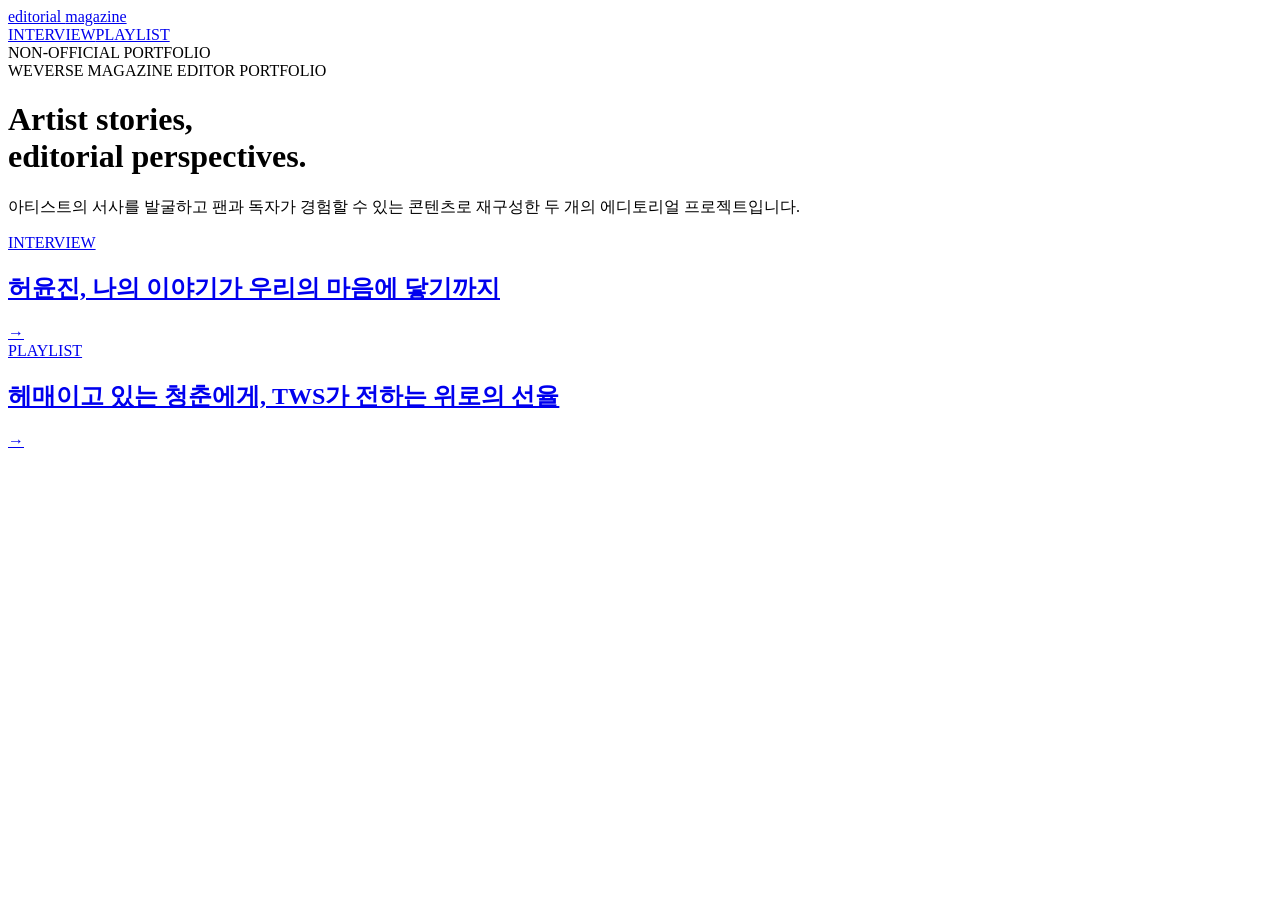
==== index.html @ 3b309b76 "Add portfolio homepage with search blocking" ====
<!doctype html><html lang="ko"><head><meta charset="utf-8"><meta name="viewport" content="width=device-width,initial-scale=1"><meta name="robots" content="noindex,nofollow,noarchive,nosnippet,noimageindex"><meta name="googlebot" content="noindex,nofollow,noarchive,nosnippet,noimageindex"><meta name="bingbot" content="noindex,nofollow,noarchive,nosnippet,noimageindex"><title>Editorial Portfolio</title><link rel="stylesheet" href="style.css"></head><body><header class="masthead"><div class="masthead-inner"><a class="wordmark" href="index.html">editorial <span>magazine</span></a><nav class="mainnav"><a href="yunjin.html">INTERVIEW</a><a href="tws.html">PLAYLIST</a></nav><div class="portfolio-badge">NON-OFFICIAL PORTFOLIO</div></div></header><main class="home-wrap"><div class="home-kicker">WEVERSE MAGAZINE EDITOR PORTFOLIO</div><h1>Artist stories,<br>editorial perspectives.</h1><p class="home-intro">아티스트의 서사를 발굴하고 팬과 독자가 경험할 수 있는 콘텐츠로 재구성한 두 개의 에디토리얼 프로젝트입니다.</p><div class="article-list"><a class="article-card" href="yunjin.html"><div class="type">INTERVIEW</div><h2>허윤진, 나의 이야기가 우리의 마음에 닿기까지</h2><div class="arrow">→</div></a><a class="article-card" href="tws.html"><div class="type">PLAYLIST</div><h2>헤매이고 있는 청춘에게, TWS가 전하는 위로의 선율</h2><div class="arrow">→</div></a></div></main></body></html>
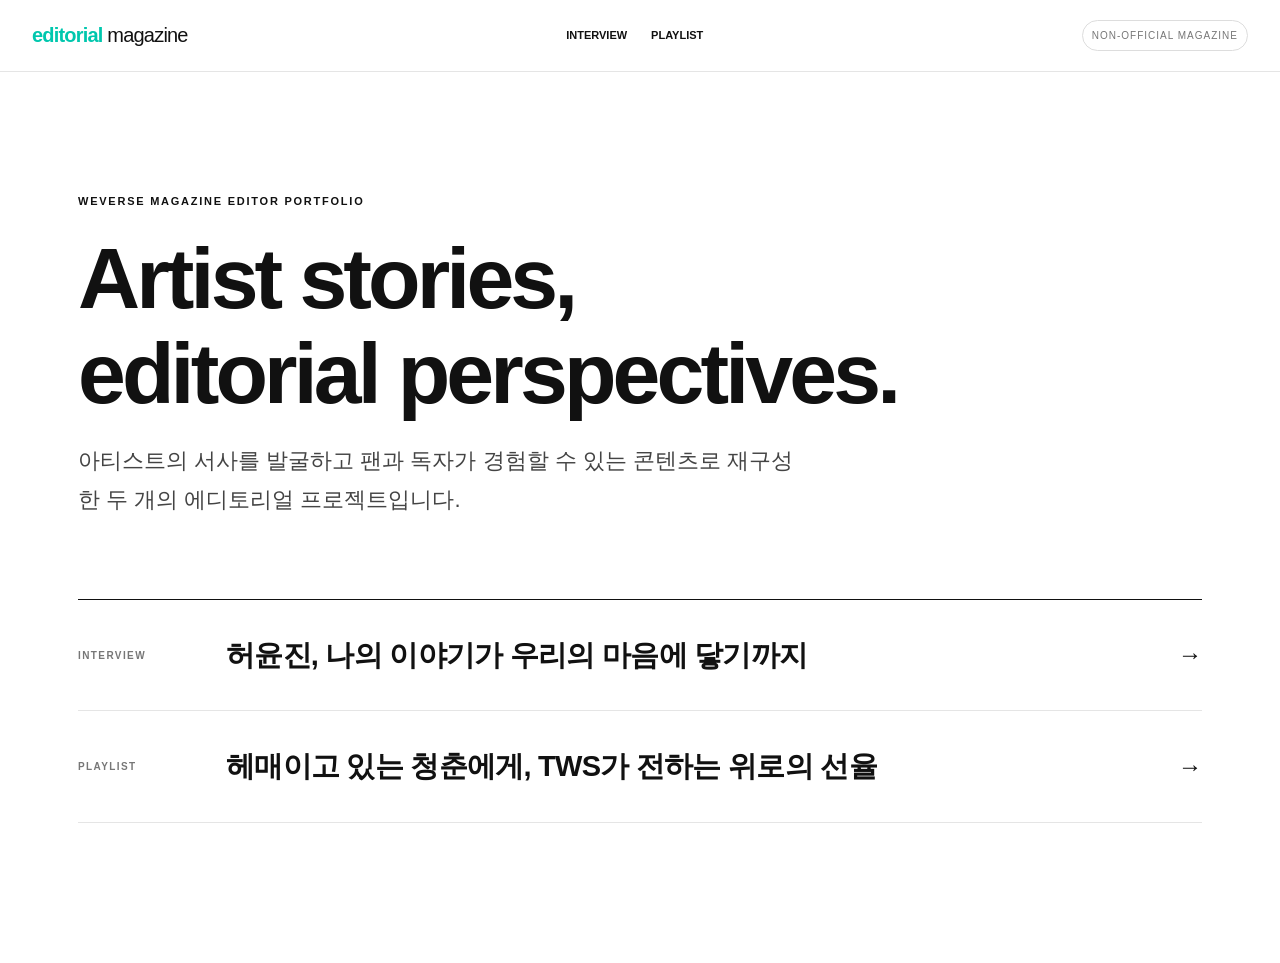
==== commit cef490c4: "Update landing page branding" ====
--- a/index.html
+++ b/index.html
@@ -1 +1 @@
-<!doctype html><html lang="ko"><head><meta charset="utf-8"><meta name="viewport" content="width=device-width,initial-scale=1"><meta name="robots" content="noindex,nofollow,noarchive,nosnippet,noimageindex"><meta name="googlebot" content="noindex,nofollow,noarchive,nosnippet,noimageindex"><meta name="bingbot" content="noindex,nofollow,noarchive,nosnippet,noimageindex"><title>Editorial Portfolio</title><link rel="stylesheet" href="style.css"></head><body><header class="masthead"><div class="masthead-inner"><a class="wordmark" href="index.html">editorial <span>magazine</span></a><nav class="mainnav"><a href="yunjin.html">INTERVIEW</a><a href="tws.html">PLAYLIST</a></nav><div class="portfolio-badge">NON-OFFICIAL PORTFOLIO</div></div></header><main class="home-wrap"><div class="home-kicker">WEVERSE MAGAZINE EDITOR PORTFOLIO</div><h1>Artist stories,<br>editorial perspectives.</h1><p class="home-intro">아티스트의 서사를 발굴하고 팬과 독자가 경험할 수 있는 콘텐츠로 재구성한 두 개의 에디토리얼 프로젝트입니다.</p><div class="article-list"><a class="article-card" href="yunjin.html"><div class="type">INTERVIEW</div><h2>허윤진, 나의 이야기가 우리의 마음에 닿기까지</h2><div class="arrow">→</div></a><a class="article-card" href="tws.html"><div class="type">PLAYLIST</div><h2>헤매이고 있는 청춘에게, TWS가 전하는 위로의 선율</h2><div class="arrow">→</div></a></div></main></body></html>+<!doctype html><html lang="ko"><head><meta charset="utf-8"><meta name="viewport" content="width=device-width,initial-scale=1"><meta name="robots" content="noindex,nofollow,noarchive,nosnippet,noimageindex"><meta name="googlebot" content="noindex,nofollow,noarchive,nosnippet,noimageindex"><meta name="bingbot" content="noindex,nofollow,noarchive,nosnippet,noimageindex"><title>Editorial Portfolio</title><link rel="stylesheet" href="style.css"></head><body><header class="masthead"><div class="masthead-inner"><a class="wordmark" href="index.html"><span class="editorial-mark">editorial</span> <span>magazine</span></a><nav class="mainnav"><a href="yunjin.html">INTERVIEW</a><a href="tws.html">PLAYLIST</a></nav><div class="portfolio-badge">NON-OFFICIAL MAGAZINE</div></div></header><main class="home-wrap"><div class="home-kicker">WEVERSE MAGAZINE EDITOR PORTFOLIO</div><h1>Artist stories,<br>editorial perspectives.</h1><p class="home-intro">아티스트의 서사를 발굴하고 팬과 독자가 경험할 수 있는 콘텐츠로 재구성한 두 개의 에디토리얼 프로젝트입니다.</p><div class="article-list"><a class="article-card" href="yunjin.html"><div class="type">INTERVIEW</div><h2>허윤진, 나의 이야기가 우리의 마음에 닿기까지</h2><div class="arrow">→</div></a><a class="article-card" href="tws.html"><div class="type">PLAYLIST</div><h2>헤매이고 있는 청춘에게, TWS가 전하는 위로의 선율</h2><div class="arrow">→</div></a></div></main></body></html>
--- a/style.css
+++ b/style.css
@@ -0,0 +1,10 @@
+:root{--ink:#111;--muted:#777;--line:#e5e5e5;--paper:#fff;--body:760px;--wide:1280px;--weverse-mint:#00c7ae}
+*{box-sizing:border-box}html{scroll-behavior:smooth}body{margin:0;background:#fff;color:var(--ink);font-family:Arial,'Apple SD Gothic Neo','Noto Sans KR',sans-serif;line-height:1.75}a{color:inherit;text-decoration:none}img{display:block;width:100%}
+.masthead{height:72px;border-bottom:1px solid var(--line);background:#fff;position:sticky;top:0;z-index:20}.masthead-inner{max-width:1440px;height:100%;margin:0 auto;padding:0 32px;display:flex;align-items:center;justify-content:space-between}.wordmark{font-weight:800;font-size:20px;letter-spacing:-.04em}.wordmark .editorial-mark{font-weight:800;color:var(--weverse-mint)}.wordmark span{font-weight:500}.mainnav{display:flex;gap:24px;font-size:11px;font-weight:700}.portfolio-badge{font-size:10px;color:#777;letter-spacing:.1em;border:1px solid #ddd;padding:6px 9px;border-radius:999px}
+.article-head{max-width:980px;margin:0 auto;padding:118px 28px 72px}.category{font-size:12px;font-weight:800;letter-spacing:.12em;margin-bottom:20px}.article-head h1{font-family:Arial,'Apple SD Gothic Neo','Noto Sans KR',sans-serif;font-size:clamp(50px,6.2vw,84px);font-weight:600;line-height:1.15;letter-spacing:-.055em;margin:0 0 40px;word-break:keep-all;overflow-wrap:break-word}.subtitle{font-family:Arial,'Apple SD Gothic Neo','Noto Sans KR',sans-serif;font-size:clamp(20px,2vw,27px);line-height:1.55;color:#333;margin:0 0 40px}.head-meta{display:grid;grid-template-columns:120px 1fr;gap:12px 24px;max-width:700px;font-size:12px;color:#555}.head-meta strong{color:#111;font-size:11px;letter-spacing:.08em}
+.hero-media{max-width:1440px;margin:0 auto;padding:0 28px}.hero-media img{aspect-ratio:16/9;object-fit:cover;background:#eee}.hero-media.yunjin img{object-position:center 40%}.media-credit{max-width:1440px;margin:9px auto 0;padding:0 28px;font-size:10px;color:#8a8a8a}
+.article-body{max-width:var(--body);margin:0 auto;padding:94px 26px 150px}.lead{font-family:Arial,'Apple SD Gothic Neo','Noto Sans KR',sans-serif;font-size:20px;line-height:1.95;margin:0 0 110px}.interview-chapter{margin:118px 0 12px;padding-top:20px;border-top:1px solid #111}.interview-chapter:first-of-type{margin-top:0}.interview-chapter .eyebrow{font-size:10px;letter-spacing:.16em;font-weight:800;color:#666}.interview-chapter h2{font-family:Arial,'Apple SD Gothic Neo','Noto Sans KR',sans-serif;font-size:34px;font-weight:600;margin:3px 0 4px}.interview-chapter p{font-size:13px;color:#777;margin:0}.question{padding:62px 0 68px;border-bottom:1px solid var(--line);opacity:0;transform:translateY(20px);transition:.7s ease}.question.is-visible{opacity:1;transform:none}.q-number{font-size:10px;letter-spacing:.16em;color:#777;font-weight:800;margin-bottom:17px}.q-text{font-family:Arial,'Apple SD Gothic Neo','Noto Sans KR',sans-serif;font-size:clamp(23px,2.5vw,31px);line-height:1.62;letter-spacing:-.03em;font-weight:500;word-break:keep-all}
+.track{margin:0 0 128px}.time{font-size:11px;letter-spacing:.14em;font-weight:800;color:#666;margin-bottom:10px}.track-title{font-family:Arial,'Apple SD Gothic Neo','Noto Sans KR',sans-serif;font-size:31px;line-height:1.48;letter-spacing:-.03em;font-weight:600;margin:0 0 28px}.track-copy{font-size:17px;line-height:2;letter-spacing:-.01em;margin:0 0 34px}.video-frame{width:100%;aspect-ratio:16/9;background:#111;border:0;display:block}.video-caption{display:flex;justify-content:space-between;gap:14px;padding-top:10px;font-size:10px;color:#777}.video-caption a{color:#315f61;border-bottom:1px solid #aac0c1}
+.sources{border-top:1px solid var(--line);background:#fafafa;padding:68px 28px}.sources-inner{max-width:980px;margin:auto}.sources h2{font-family:Arial,'Apple SD Gothic Neo','Noto Sans KR',sans-serif;font-size:31px;font-weight:600;margin:0 0 28px}.source-list{display:grid;gap:13px;font-size:12px;line-height:1.65}.source-list a{color:#315f61;word-break:break-word}.disclaimer{max-width:980px;margin:auto;padding:30px 28px 52px;font-size:10px;color:#888;line-height:1.7}
+.home-wrap{max-width:1180px;margin:0 auto;padding:120px 28px 140px}.home-kicker{font-size:11px;letter-spacing:.16em;font-weight:800;margin-bottom:20px}.home-wrap h1{font-family:Arial,'Apple SD Gothic Neo','Noto Sans KR',sans-serif;font-size:clamp(50px,7vw,86px);line-height:1.1;font-weight:600;letter-spacing:-.045em;margin:0 0 22px}.home-intro{font-family:Arial,'Apple SD Gothic Neo','Noto Sans KR',sans-serif;font-size:22px;color:#444;margin:0 0 80px;max-width:720px}.article-list{border-top:1px solid #111}.article-card{display:grid;grid-template-columns:120px 1fr auto;gap:28px;align-items:center;padding:34px 0;border-bottom:1px solid var(--line)}.article-card .type{font-size:10px;font-weight:800;letter-spacing:.14em;color:#777}.article-card h2{font-family:Arial,'Apple SD Gothic Neo','Noto Sans KR',sans-serif;font-size:29px;line-height:1.45;font-weight:600;letter-spacing:-.025em;margin:0}.article-card .arrow{font-size:24px}
+@media(max-width:860px){.mainnav{display:none}.portfolio-badge{display:none}.masthead-inner{padding:0 20px}.article-head{padding:82px 20px 54px}.article-head h1{font-size:clamp(38px,11vw,58px);line-height:1.18}.hero-media{padding:0}.media-credit{padding:0 20px}.head-meta{grid-template-columns:92px 1fr}.article-body{padding:68px 20px 110px}.lead{font-size:18px;margin-bottom:82px}.question{padding:48px 0 54px}.track{margin-bottom:96px}.track-title{font-size:26px}.track-copy{font-size:16px}.home-wrap{padding:80px 20px 110px}.article-card{grid-template-columns:1fr auto}.article-card .type{grid-column:1/3}.article-card h2{font-size:24px}}
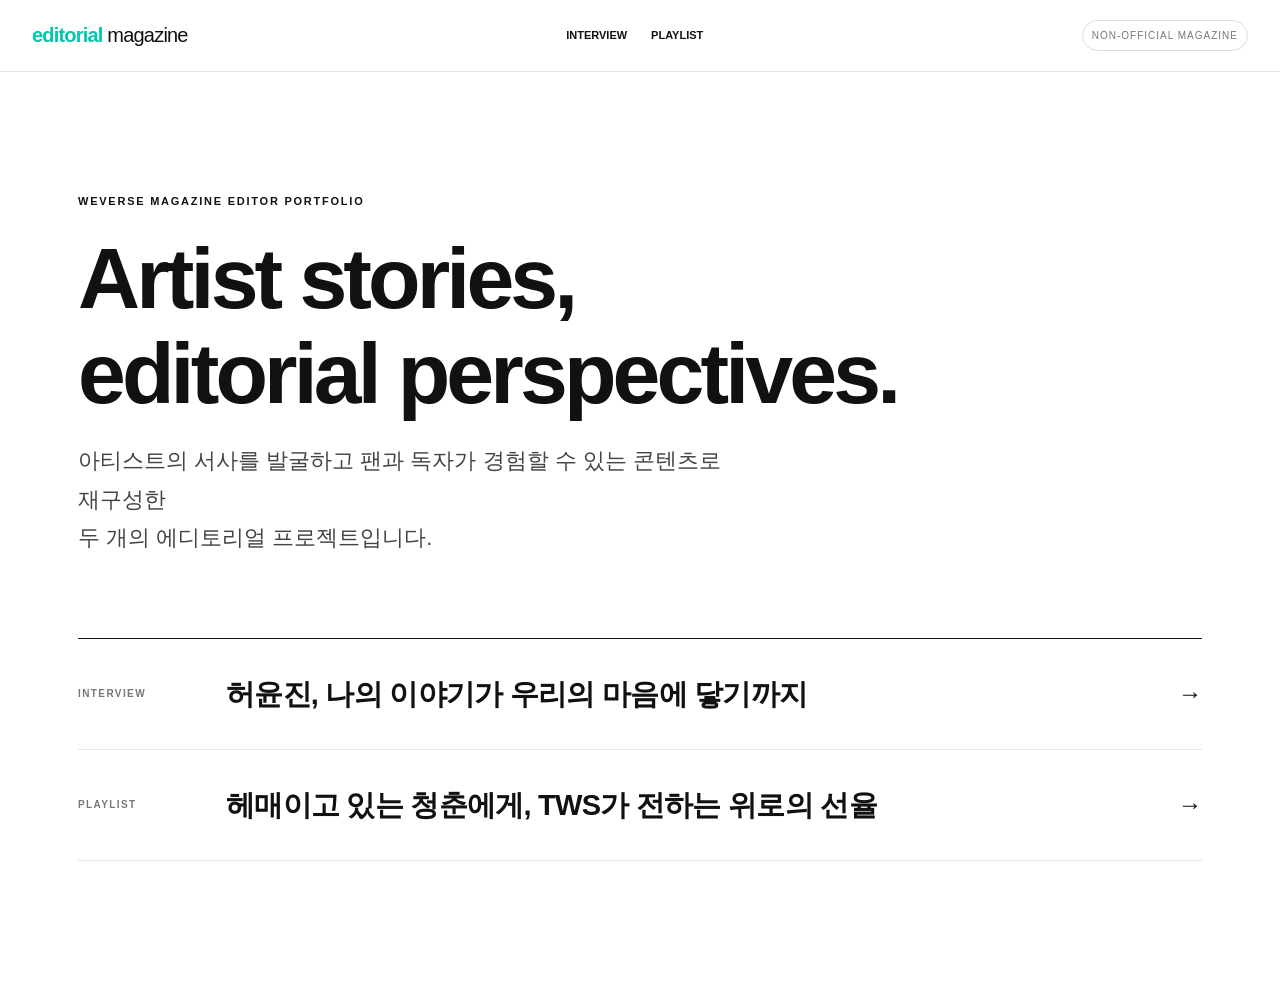
==== commit eadb7fec: "Fix homepage Korean line break" ====
--- a/index.html
+++ b/index.html
@@ -1 +1 @@
-<!doctype html><html lang="ko"><head><meta charset="utf-8"><meta name="viewport" content="width=device-width,initial-scale=1"><meta name="robots" content="noindex,nofollow,noarchive,nosnippet,noimageindex"><meta name="googlebot" content="noindex,nofollow,noarchive,nosnippet,noimageindex"><meta name="bingbot" content="noindex,nofollow,noarchive,nosnippet,noimageindex"><title>Editorial Portfolio</title><link rel="stylesheet" href="style.css"></head><body><header class="masthead"><div class="masthead-inner"><a class="wordmark" href="index.html"><span class="editorial-mark">editorial</span> <span>magazine</span></a><nav class="mainnav"><a href="yunjin.html">INTERVIEW</a><a href="tws.html">PLAYLIST</a></nav><div class="portfolio-badge">NON-OFFICIAL MAGAZINE</div></div></header><main class="home-wrap"><div class="home-kicker">WEVERSE MAGAZINE EDITOR PORTFOLIO</div><h1>Artist stories,<br>editorial perspectives.</h1><p class="home-intro">아티스트의 서사를 발굴하고 팬과 독자가 경험할 수 있는 콘텐츠로 재구성한 두 개의 에디토리얼 프로젝트입니다.</p><div class="article-list"><a class="article-card" href="yunjin.html"><div class="type">INTERVIEW</div><h2>허윤진, 나의 이야기가 우리의 마음에 닿기까지</h2><div class="arrow">→</div></a><a class="article-card" href="tws.html"><div class="type">PLAYLIST</div><h2>헤매이고 있는 청춘에게, TWS가 전하는 위로의 선율</h2><div class="arrow">→</div></a></div></main></body></html>+<!doctype html><html lang="ko"><head><meta charset="utf-8"><meta name="viewport" content="width=device-width,initial-scale=1"><meta http-equiv="Cache-Control" content="no-cache, no-store, must-revalidate"><meta name="robots" content="noindex,nofollow,noarchive,nosnippet,noimageindex"><meta name="googlebot" content="noindex,nofollow,noarchive,nosnippet,noimageindex"><meta name="bingbot" content="noindex,nofollow,noarchive,nosnippet,noimageindex"><title>Editorial Portfolio</title><link rel="stylesheet" href="style.css?v=4"></head><body><header class="masthead"><div class="masthead-inner"><a class="wordmark" href="index.html"><span class="editorial-mark">editorial</span> <span>magazine</span></a><nav class="mainnav"><a href="yunjin.html">INTERVIEW</a><a href="tws.html">PLAYLIST</a></nav><div class="portfolio-badge">NON-OFFICIAL MAGAZINE</div></div></header><main class="home-wrap"><div class="home-kicker">WEVERSE MAGAZINE EDITOR PORTFOLIO</div><h1>Artist stories,<br>editorial perspectives.</h1><p class="home-intro">아티스트의 서사를 발굴하고 팬과 독자가 경험할 수 있는 콘텐츠로 재구성한<br>두&nbsp;개의 에디토리얼 프로젝트입니다.</p><div class="article-list"><a class="article-card" href="yunjin.html"><div class="type">INTERVIEW</div><h2>허윤진, 나의 이야기가 우리의 마음에 닿기까지</h2><div class="arrow">→</div></a><a class="article-card" href="tws.html"><div class="type">PLAYLIST</div><h2>헤매이고 있는 청춘에게, TWS가 전하는 위로의 선율</h2><div class="arrow">→</div></a></div></main></body></html>
--- a/style.css
+++ b/style.css
@@ -6,5 +6,5 @@
 .article-body{max-width:var(--body);margin:0 auto;padding:94px 26px 150px}.lead{font-family:Arial,'Apple SD Gothic Neo','Noto Sans KR',sans-serif;font-size:20px;line-height:1.95;margin:0 0 110px}.interview-chapter{margin:118px 0 12px;padding-top:20px;border-top:1px solid #111}.interview-chapter:first-of-type{margin-top:0}.interview-chapter .eyebrow{font-size:10px;letter-spacing:.16em;font-weight:800;color:#666}.interview-chapter h2{font-family:Arial,'Apple SD Gothic Neo','Noto Sans KR',sans-serif;font-size:34px;font-weight:600;margin:3px 0 4px}.interview-chapter p{font-size:13px;color:#777;margin:0}.question{padding:62px 0 68px;border-bottom:1px solid var(--line);opacity:0;transform:translateY(20px);transition:.7s ease}.question.is-visible{opacity:1;transform:none}.q-number{font-size:10px;letter-spacing:.16em;color:#777;font-weight:800;margin-bottom:17px}.q-text{font-family:Arial,'Apple SD Gothic Neo','Noto Sans KR',sans-serif;font-size:clamp(23px,2.5vw,31px);line-height:1.62;letter-spacing:-.03em;font-weight:500;word-break:keep-all}
 .track{margin:0 0 128px}.time{font-size:11px;letter-spacing:.14em;font-weight:800;color:#666;margin-bottom:10px}.track-title{font-family:Arial,'Apple SD Gothic Neo','Noto Sans KR',sans-serif;font-size:31px;line-height:1.48;letter-spacing:-.03em;font-weight:600;margin:0 0 28px}.track-copy{font-size:17px;line-height:2;letter-spacing:-.01em;margin:0 0 34px}.video-frame{width:100%;aspect-ratio:16/9;background:#111;border:0;display:block}.video-caption{display:flex;justify-content:space-between;gap:14px;padding-top:10px;font-size:10px;color:#777}.video-caption a{color:#315f61;border-bottom:1px solid #aac0c1}
 .sources{border-top:1px solid var(--line);background:#fafafa;padding:68px 28px}.sources-inner{max-width:980px;margin:auto}.sources h2{font-family:Arial,'Apple SD Gothic Neo','Noto Sans KR',sans-serif;font-size:31px;font-weight:600;margin:0 0 28px}.source-list{display:grid;gap:13px;font-size:12px;line-height:1.65}.source-list a{color:#315f61;word-break:break-word}.disclaimer{max-width:980px;margin:auto;padding:30px 28px 52px;font-size:10px;color:#888;line-height:1.7}
-.home-wrap{max-width:1180px;margin:0 auto;padding:120px 28px 140px}.home-kicker{font-size:11px;letter-spacing:.16em;font-weight:800;margin-bottom:20px}.home-wrap h1{font-family:Arial,'Apple SD Gothic Neo','Noto Sans KR',sans-serif;font-size:clamp(50px,7vw,86px);line-height:1.1;font-weight:600;letter-spacing:-.045em;margin:0 0 22px}.home-intro{font-family:Arial,'Apple SD Gothic Neo','Noto Sans KR',sans-serif;font-size:22px;color:#444;margin:0 0 80px;max-width:720px}.article-list{border-top:1px solid #111}.article-card{display:grid;grid-template-columns:120px 1fr auto;gap:28px;align-items:center;padding:34px 0;border-bottom:1px solid var(--line)}.article-card .type{font-size:10px;font-weight:800;letter-spacing:.14em;color:#777}.article-card h2{font-family:Arial,'Apple SD Gothic Neo','Noto Sans KR',sans-serif;font-size:29px;line-height:1.45;font-weight:600;letter-spacing:-.025em;margin:0}.article-card .arrow{font-size:24px}
+.home-wrap{max-width:1180px;margin:0 auto;padding:120px 28px 140px}.home-kicker{font-size:11px;letter-spacing:.16em;font-weight:800;margin-bottom:20px}.home-wrap h1{font-family:Arial,'Apple SD Gothic Neo','Noto Sans KR',sans-serif;font-size:clamp(50px,7vw,86px);line-height:1.1;font-weight:600;letter-spacing:-.045em;margin:0 0 22px}.home-intro{font-family:Arial,'Apple SD Gothic Neo','Noto Sans KR',sans-serif;font-size:22px;color:#444;margin:0 0 80px;max-width:720px;word-break:keep-all;overflow-wrap:normal}.article-list{border-top:1px solid #111}.article-card{display:grid;grid-template-columns:120px 1fr auto;gap:28px;align-items:center;padding:34px 0;border-bottom:1px solid var(--line)}.article-card .type{font-size:10px;font-weight:800;letter-spacing:.14em;color:#777}.article-card h2{font-family:Arial,'Apple SD Gothic Neo','Noto Sans KR',sans-serif;font-size:29px;line-height:1.45;font-weight:600;letter-spacing:-.025em;margin:0}.article-card .arrow{font-size:24px}
 @media(max-width:860px){.mainnav{display:none}.portfolio-badge{display:none}.masthead-inner{padding:0 20px}.article-head{padding:82px 20px 54px}.article-head h1{font-size:clamp(38px,11vw,58px);line-height:1.18}.hero-media{padding:0}.media-credit{padding:0 20px}.head-meta{grid-template-columns:92px 1fr}.article-body{padding:68px 20px 110px}.lead{font-size:18px;margin-bottom:82px}.question{padding:48px 0 54px}.track{margin-bottom:96px}.track-title{font-size:26px}.track-copy{font-size:16px}.home-wrap{padding:80px 20px 110px}.article-card{grid-template-columns:1fr auto}.article-card .type{grid-column:1/3}.article-card h2{font-size:24px}}
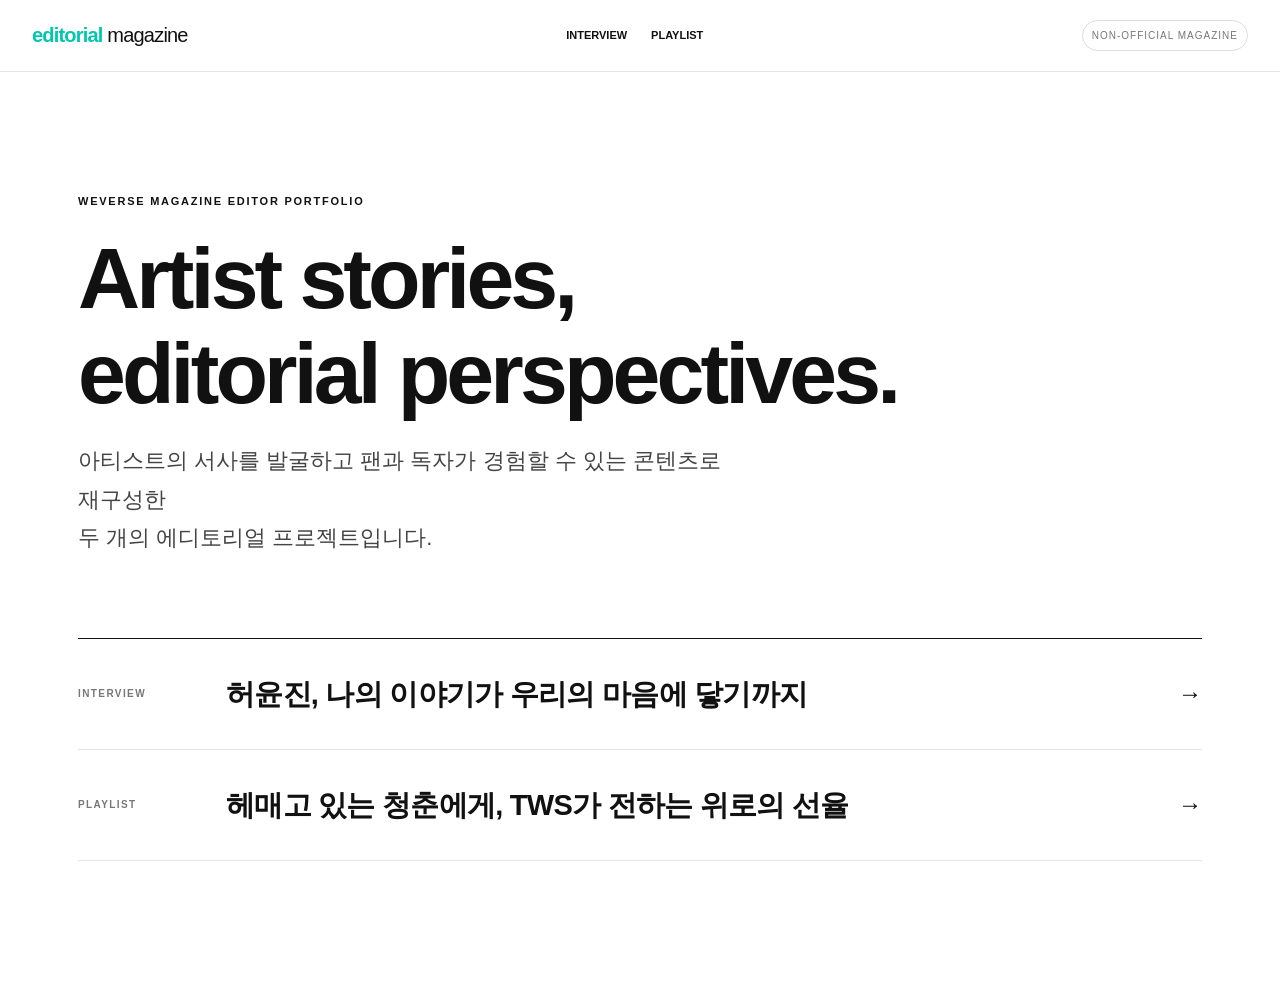
==== commit fc06ed3f: "Fix TWS title wording on homepage" ====
--- a/index.html
+++ b/index.html
@@ -1 +1 @@
-<!doctype html><html lang="ko"><head><meta charset="utf-8"><meta name="viewport" content="width=device-width,initial-scale=1"><meta http-equiv="Cache-Control" content="no-cache, no-store, must-revalidate"><meta name="robots" content="noindex,nofollow,noarchive,nosnippet,noimageindex"><meta name="googlebot" content="noindex,nofollow,noarchive,nosnippet,noimageindex"><meta name="bingbot" content="noindex,nofollow,noarchive,nosnippet,noimageindex"><title>Editorial Portfolio</title><link rel="stylesheet" href="style.css?v=4"></head><body><header class="masthead"><div class="masthead-inner"><a class="wordmark" href="index.html"><span class="editorial-mark">editorial</span> <span>magazine</span></a><nav class="mainnav"><a href="yunjin.html">INTERVIEW</a><a href="tws.html">PLAYLIST</a></nav><div class="portfolio-badge">NON-OFFICIAL MAGAZINE</div></div></header><main class="home-wrap"><div class="home-kicker">WEVERSE MAGAZINE EDITOR PORTFOLIO</div><h1>Artist stories,<br>editorial perspectives.</h1><p class="home-intro">아티스트의 서사를 발굴하고 팬과 독자가 경험할 수 있는 콘텐츠로 재구성한<br>두&nbsp;개의 에디토리얼 프로젝트입니다.</p><div class="article-list"><a class="article-card" href="yunjin.html"><div class="type">INTERVIEW</div><h2>허윤진, 나의 이야기가 우리의 마음에 닿기까지</h2><div class="arrow">→</div></a><a class="article-card" href="tws.html"><div class="type">PLAYLIST</div><h2>헤매이고 있는 청춘에게, TWS가 전하는 위로의 선율</h2><div class="arrow">→</div></a></div></main></body></html>+<!doctype html><html lang="ko"><head><meta charset="utf-8"><meta name="viewport" content="width=device-width,initial-scale=1"><meta http-equiv="Cache-Control" content="no-cache, no-store, must-revalidate"><meta name="robots" content="noindex,nofollow,noarchive,nosnippet,noimageindex"><meta name="googlebot" content="noindex,nofollow,noarchive,nosnippet,noimageindex"><meta name="bingbot" content="noindex,nofollow,noarchive,nosnippet,noimageindex"><title>Editorial Portfolio</title><link rel="stylesheet" href="style.css?v=4"></head><body><header class="masthead"><div class="masthead-inner"><a class="wordmark" href="index.html"><span class="editorial-mark">editorial</span> <span>magazine</span></a><nav class="mainnav"><a href="yunjin.html">INTERVIEW</a><a href="tws.html">PLAYLIST</a></nav><div class="portfolio-badge">NON-OFFICIAL MAGAZINE</div></div></header><main class="home-wrap"><div class="home-kicker">WEVERSE MAGAZINE EDITOR PORTFOLIO</div><h1>Artist stories,<br>editorial perspectives.</h1><p class="home-intro">아티스트의 서사를 발굴하고 팬과 독자가 경험할 수 있는 콘텐츠로 재구성한<br>두&nbsp;개의 에디토리얼 프로젝트입니다.</p><div class="article-list"><a class="article-card" href="yunjin.html"><div class="type">INTERVIEW</div><h2>허윤진, 나의 이야기가 우리의 마음에 닿기까지</h2><div class="arrow">→</div></a><a class="article-card" href="tws.html"><div class="type">PLAYLIST</div><h2>헤매고 있는 청춘에게, TWS가 전하는 위로의 선율</h2><div class="arrow">→</div></a></div></main></body></html>
